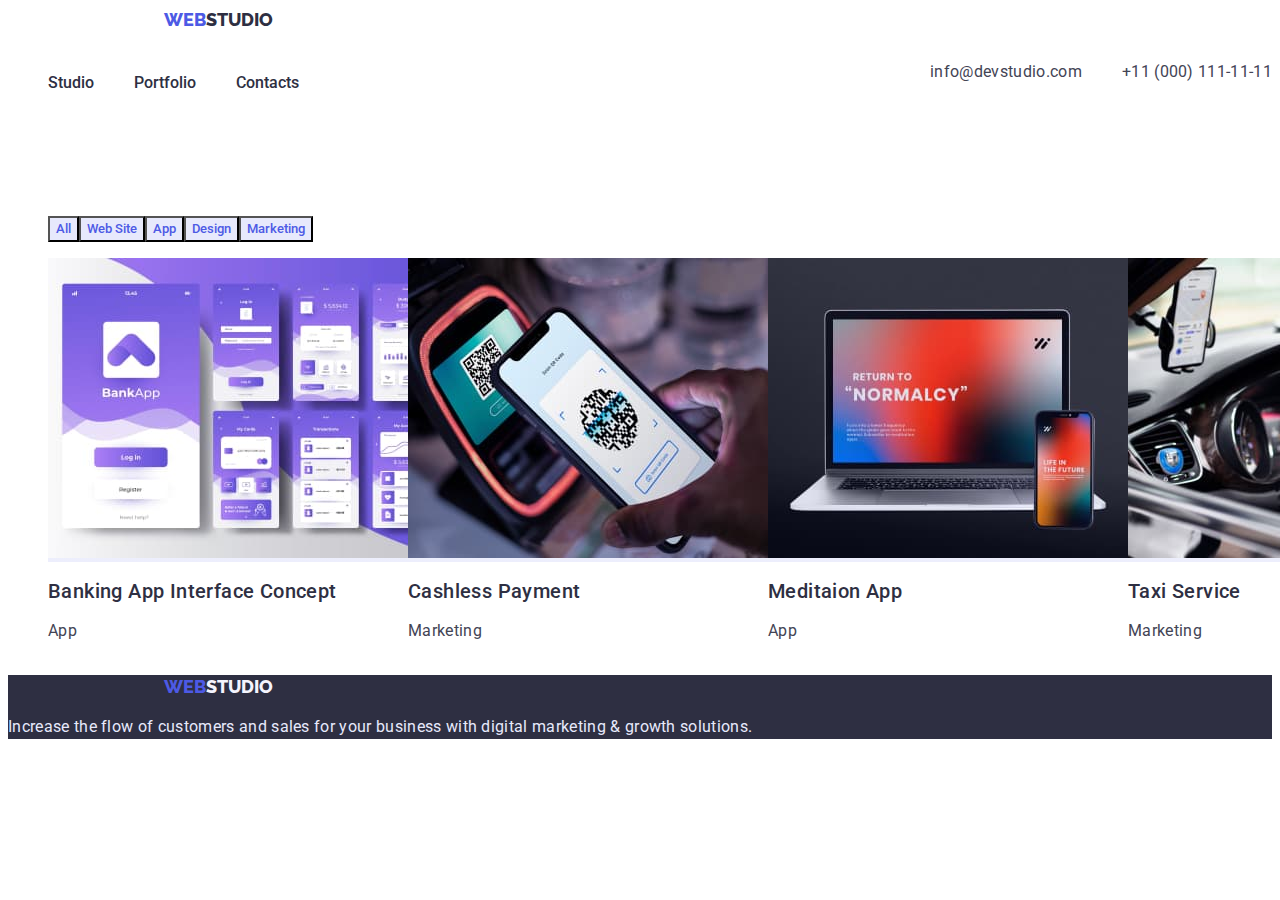
==== portfolio.html @ 20279fc9 "Initial commit" ====
<!DOCTYPE html>
<html lang="en">
  <head>
    <meta charset="UTF-8">
    <meta http-equiv="X-UA-Compatible" content="IE=edge">
    <meta name="viewport" content="width=device-width, initial-scale=1.0">
    <title>Portfolio</title>
    <link rel="preconnect" href="https://fonts.googleapis.com">
    <link rel="preconnect" href="https://fonts.gstatic.com" crossorigin>
    <link href="https://fonts.googleapis.com/css2?family=Raleway:wght@800&family=Roboto:wght@400;500;700;900&display=swap"
        rel="stylesheet">
    <link rel="stylesheet" href="./css/styles.css">
  </head>
  <body>
    <!--Header section--> 
    <header class="header">
      <nav class="site-nav">
        <div class="container">
        <a href="index.html" class="logo"> WEB<span class="logo-part">STUDIO</span> </a>
        <ul class="main-nav">
          <li class="item">
            <a href="index.html" class="main-nav-site link">Studio</a>
          </li>
          <li class="item">
            <a href="portfolio.html" class="main-nav-site link">Portfolio</a>
          </li>
          <li class="item">
            <a href="" class="main-nav-site link">Contacts</a>
          </li>
        </ul>
      </nav>
      <address class="contact">
        <ul class="main-nav ">
          <li class="item"><a href="mailto:info@devstudio.com" class="main-nav-cnt link">info@devstudio.com</a></li>
          <li class="item"><a href="tel:+110001111111" class="main-nav-cnt link">+11 (000) 111-11-11</a></li>
        </ul>
      </address></div>
    </header>
    <main>
      <h1 class="hide">Portfolio</h1>
      <section>
        <ul class="main-nav"> 
        <li><button class="btn-filter link" type="button">All</button></li>
        <li><button class="btn-filter link" type="button">Web Site</button></li>
        <li><button class="btn-filter link" type="button">App</button></li>
        <li><button class="btn-filter link" type="button">Design</button></li>
        <li><button class="btn-filter link" type="button">Marketing</button></li>  
        </ul>
        <!--Portfolio-->
        <ul class="main-nav">
          <li>
            <a href="" class="img-port link">
              <img 
              src="./images/portfolio/img_1.jpg" 
              alt="Interface Concept" 
              width="360"
              height="300">
              <h2 class="name">Banking App Interface Concept</h2>
              <p class="name-filter">App</p>
            </a>
          </li>
          <li>
            <a href="" class="img-port link">
              <img
                src="./images/portfolio/img_2.jpg"
                alt="Cashless Payment"
                width="360"
                height="300">
              <h2 class="name">Cashless Payment</h2>
              <p class="name-filter">Marketing</p>
            </a>
          </li>
          <li>
            <a href="" class="img-port link">
              <img 
              src="./images/portfolio/img_3.jpg" 
              alt="laptop"
              width="360"
              height="300">
              <h2 class="name">Meditaion App</h2>
              <p class="name-filter">App</p>
            </a>
          </li>
          <li>
            <a href="" class="img-port link">
              <img 
              src="./images/portfolio/img_4.jpg" 
              alt="Taxi Service" 
              width="360"
              height="300">
              <h2 class="name">Taxi Service</h2>
              <p class="name-filter">Marketing</p>
            </a>
          </li>
          <li>
            <a href="" class="img-port link" >
              <img
                src="./images/portfolio/img_5.jpg"
                alt="Screen Illustrations"
                width="360"
                height="300">
              <h2 class="name">Screen Illustrations</h2>
              <p class="name-filter">Design</p>
            </a>
          </li>
          <li>
            <a href="" class="img-port link">
              <img 
              src="./images/portfolio/img_6.jpg" 
              alt="Online Courses" 
              width="360"
              height="300">
              <h2 class="name">Online Courses</h2>
              <p class="name-filter">Marketing</p>
            </a>
          </li>
          <li>
            <a href="" class="img-port link">
              <img 
              src="./images/portfolio/img_7.jpg" 
              alt="Instagram Stories" 
              width="360"
              height="300">
              <h2 class="name">Instagram Stories Concept</h2>
              <p class="name-filter">Design</p>
            </a>
          </li>
          <li>
            <a href="" class="img-port link">
              <img 
              src="./images/portfolio/img_8.jpg" 
              alt="Organic Food" 
              width="360"
              height="300">
              <h2 class="name">Organic Food</h2>
              <p class="name-filter">Web Site</p>
            </a>
          </li>
          <li>
            <a href="" class="img-port link">
              <img 
              src="./images/portfolio/img_9.jpg" 
              alt="Coffee" 
              width="360"
              height="300">
              <h2 class="name">Fresh Coffee</h2>
              <p class="name-filter">Web Site</p>
            </a>
          </li>
        </ul>
      </section>
    </main>
    <footer class="footer">
      <a href="index.html" class="logo"> WEB<span class="logo-part2">STUDIO</span> </a>
      <p class="text">
        Increase the flow of customers and sales for your business with digital
        marketing & growth solutions.
      </p>
    </footer>
  </body>
</html>
---- css/styles.css ----
:root{
    --body-txt: #434455;
    --helper-txt: #8E8F99;
    --accent-cl: #E7E9FC;
    --focused-link: #4D5AE5;
    --pressed-btn: #404BBF;
    --liht-bgr:#F4F4FD;
    --overlay-cl: #2E2F42;
    --hero-bgr: #2E2F42;
    --bgr-cl: #fff;
}
body {
    font-family: 'Roboto', sans-serif;
    color:var(--hero-bgr);
    background-color: var(--bgr-cl);
}

/*-------HEADER--------------*/
.site-nav{
    display:flex;
    align-items: center;
}
.header{
    display: flex;
    align-items: center;
}

.logo{
    font-family: 'Raleway';
    font-weight: 800;
    font-size: 18px;
    line-height: 1.3;
    list-style: none;
    text-decoration: none;
    color:var(--focused-link);
    margin-right: 76px;
    margin-left: 156px;
}

.logo-part{
    color:var(--hero-bgr)
}

.main-nav{
    list-style: none;
    display: flex;
}

.link{
    text-decoration: none;
}

.main-nav-site {
    display: block;
    font-weight: 500;
    line-height: 1.5;
    color:var(--overlay-cl);
    padding-top: 24px;
    padding-bottom: 24px;
}

.main-nav .item + .item{
    margin-left: 40px;
}

.main-nav-site:hover, .main-nav-site:focus{
    color:var(--focused-link);
    cursor: pointer;
}

.contact{
 margin-left: auto;
}

.main-nav-cnt{
    font-style: normal;
    line-height: 1.5;
    letter-spacing: 0.02em;
    color: var(--body-txt);
    padding-top: 24px;
    padding-bottom: 24px;
}

.main-nav-cnt:hover, .main-nav-nt:focus{
    color: var(--focused-link);
    cursor: pointer;
}
/*-----------HEADER----------*/


/*-----------FOOTER--------------*/
.footer{
    background-color: var(--hero-bgr);
}

.logo-part2 {
    color: var(--liht-bgr);
}

.text{
    line-height: 1.5;
    letter-spacing: 0.02em;
    color: var(--accent-cl);
}
/*-----------FOOTER--------------*/

/*=============PORTFOLIO SITE==============*/
.hide{
    opacity:0;
}
/*------------FILTER-------------*/
.btn-filter{
    font-family: 'Roboto';
    font-weight: 500;
    line-height: 1.5;
    background-color: var(--accent-cl);
    color: var(--focused-link);
}

.btn-filter:hover, .btn-filter:focus{
    background-color: var(--pressed-btn);
    color:var(--bgr-cl);
    cursor: pointer;
}
/*------------/FILTER-------------*/

/*------------PORTFOLIO----------*/
.img-port{
    background: linear-gradient(0deg, rgba(77, 90, 229, 0.1), rgba(77, 90, 229, 0.1)), url(4074365.jpg);
}

.name{
    font-weight: 500;
    font-size: 20px;
    line-height: 1.2;
    letter-spacing: 0.02em;
    color: var(--overlay-cl);
}

.name-filter{
    line-height: 1.5;
    letter-spacing: 0.02em;
    color: var(--body-txt);
}
/*------------/PORTFOLIO----------*/

/*=============/PORTFOLIO SITE==============*/


/*==============STUDIO SITE=================*/

/*-------------HERO SECTION--------*/
.hero{
    background-color: var(--overlay-cl);
}

.header1{
    font-weight: 700;
    font-size: 56px;
    line-height: 1.07;
    text-align: center;
    letter-spacing: 0.02em;
    color:var(--bgr-cl);
}

.hero-btn{
    font-family: 'Roboto';
    font-weight: 500;
    line-height: 1.5;
    color:var(--bgr-cl);
    background-color:var(--focused-link);
}

.hero-btn:hover, .hero-btn:focus{
    background-color: var(--pressed-btn);
    cursor:pointer;
}
/*-------------/HERO SECTION--------*/

/*-------------SECTION 1-----------*/
.header-advantage{
    font-weight: 500;
    font-size: 20px;
    line-height: 1.2;
    letter-spacing: 0.02em;
    color: var(--overlay-cl);
}

.desc-advantage{
    line-height: 1.5;
    letter-spacing: 0.02em;
    color: var(--body-txt);
}
/*-------------/SECTION 1-----------*/

/*-------------SECTION 2-----------*/
.header2{
    font-weight: 700;
    font-size: 36px;
    line-height: 1.11;
    text-align: center;
    letter-spacing: 0.02em;
    text-transform: capitalize;
    color:var(--overlay-cl);
}
/*-------------/SECTION 2-----------*/

/*-------------SECTION 3-----------*/
.section3{
    background-color: var(--liht-bgr);
}

.team-card{
    background-color: var(--bgr-cl);
}

.name-team{
    font-weight: 500;
    font-size: 20px;
    line-height: 1.2;
    text-align: center;
    letter-spacing: 0.02em;
    color:var(--overlay-cl); 
}

.position{
    line-height: 1.5;
    text-align: center;
    letter-spacing: 0.02em;
    color:var(--body-txt);
}
/*-------------/SECTION 3-----------*/
/*==============/STUDIO SITE=================*/
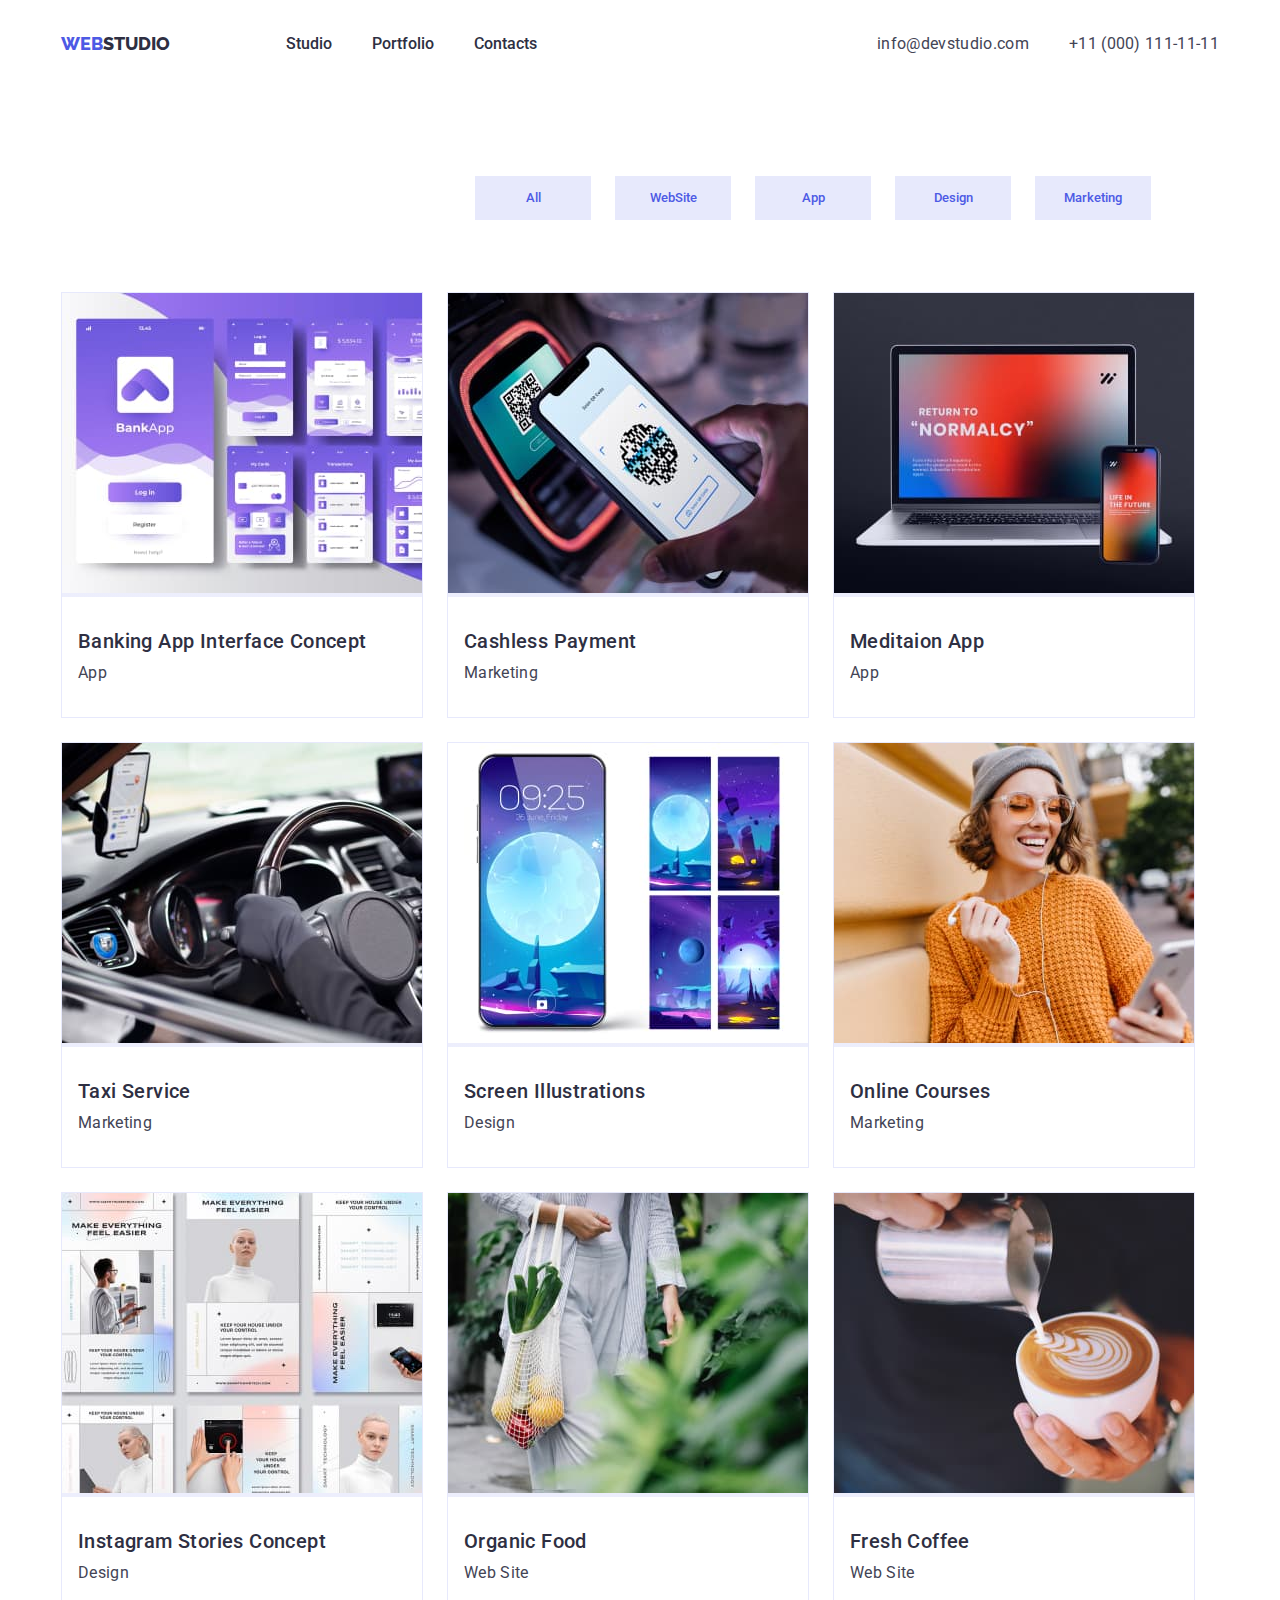
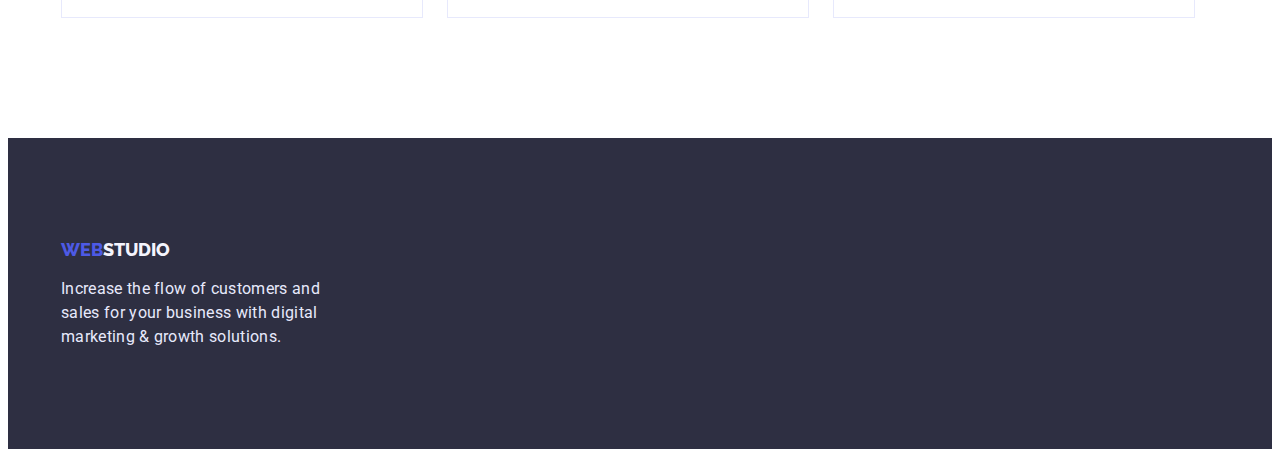
==== commit aed167b2: "finished hw-03" ====
--- a/portfolio.html
+++ b/portfolio.html
@@ -9,13 +9,13 @@
     <link rel="preconnect" href="https://fonts.gstatic.com" crossorigin>
     <link href="https://fonts.googleapis.com/css2?family=Raleway:wght@800&family=Roboto:wght@400;500;700;900&display=swap"
         rel="stylesheet">
+    <link rel="stylesheet" href="node_modules/modern-normalize/modern-normalize.css">
     <link rel="stylesheet" href="./css/styles.css">
   </head>
   <body>
     <!--Header section--> 
-    <header class="header">
+    <header class="header container">
       <nav class="site-nav">
-        <div class="container">
         <a href="index.html" class="logo"> WEB<span class="logo-part">STUDIO</span> </a>
         <ul class="main-nav">
           <li class="item">
@@ -34,128 +34,150 @@
           <li class="item"><a href="mailto:info@devstudio.com" class="main-nav-cnt link">info@devstudio.com</a></li>
           <li class="item"><a href="tel:+110001111111" class="main-nav-cnt link">+11 (000) 111-11-11</a></li>
         </ul>
-      </address></div>
+      </address>
     </header>
     <main>
       <h1 class="hide">Portfolio</h1>
       <section>
-        <ul class="main-nav"> 
+        <ul class="main-nav li-filter"> 
         <li><button class="btn-filter link" type="button">All</button></li>
-        <li><button class="btn-filter link" type="button">Web Site</button></li>
+        <li><button class="btn-filter link" type="button">WebSite</button></li>
         <li><button class="btn-filter link" type="button">App</button></li>
         <li><button class="btn-filter link" type="button">Design</button></li>
         <li><button class="btn-filter link" type="button">Marketing</button></li>  
         </ul>
         <!--Portfolio-->
-        <ul class="main-nav">
-          <li>
+        <div class="container">
+        <ul class="main-nav li-img">
+          <li class="img-content">
             <a href="" class="img-port link">
               <img 
               src="./images/portfolio/img_1.jpg" 
               alt="Interface Concept" 
               width="360"
               height="300">
+              <div class="desc-name">
               <h2 class="name">Banking App Interface Concept</h2>
               <p class="name-filter">App</p>
+              </div>
             </a>
           </li>
-          <li>
+          <li class="img-content">
             <a href="" class="img-port link">
               <img
                 src="./images/portfolio/img_2.jpg"
                 alt="Cashless Payment"
                 width="360"
                 height="300">
+              <div class="desc-name">
               <h2 class="name">Cashless Payment</h2>
               <p class="name-filter">Marketing</p>
+            </div>
             </a>
           </li>
-          <li>
+          <li class="img-content">
             <a href="" class="img-port link">
               <img 
               src="./images/portfolio/img_3.jpg" 
               alt="laptop"
               width="360"
               height="300">
+              <div class="desc-name">
               <h2 class="name">Meditaion App</h2>
               <p class="name-filter">App</p>
+            </div>
             </a>
           </li>
-          <li>
+          <li class="img-content">
             <a href="" class="img-port link">
               <img 
               src="./images/portfolio/img_4.jpg" 
               alt="Taxi Service" 
               width="360"
               height="300">
+              <div class="desc-name">
               <h2 class="name">Taxi Service</h2>
               <p class="name-filter">Marketing</p>
+            </div>
             </a>
           </li>
-          <li>
+          <li class="img-content">
             <a href="" class="img-port link" >
               <img
                 src="./images/portfolio/img_5.jpg"
                 alt="Screen Illustrations"
                 width="360"
                 height="300">
+                <div class="desc-name">
               <h2 class="name">Screen Illustrations</h2>
               <p class="name-filter">Design</p>
+            </div>
             </a>
           </li>
-          <li>
+          <li class="img-content">
             <a href="" class="img-port link">
               <img 
               src="./images/portfolio/img_6.jpg" 
               alt="Online Courses" 
               width="360"
               height="300">
+              <div class="desc-name">
               <h2 class="name">Online Courses</h2>
               <p class="name-filter">Marketing</p>
+            </div>
             </a>
           </li>
-          <li>
+          <li class="img-content">
             <a href="" class="img-port link">
               <img 
               src="./images/portfolio/img_7.jpg" 
               alt="Instagram Stories" 
               width="360"
               height="300">
+              <div class="desc-name">
               <h2 class="name">Instagram Stories Concept</h2>
               <p class="name-filter">Design</p>
+            </div>
             </a>
           </li>
-          <li>
+          <li class="img-content">
             <a href="" class="img-port link">
               <img 
               src="./images/portfolio/img_8.jpg" 
               alt="Organic Food" 
               width="360"
               height="300">
+              <div class="desc-name">
               <h2 class="name">Organic Food</h2>
               <p class="name-filter">Web Site</p>
+            </div>
             </a>
           </li>
-          <li>
+          <li class="img-content">
             <a href="" class="img-port link">
               <img 
               src="./images/portfolio/img_9.jpg" 
               alt="Coffee" 
               width="360"
               height="300">
+              <div class="desc-name">
               <h2 class="name">Fresh Coffee</h2>
               <p class="name-filter">Web Site</p>
+            </div>
             </a>
           </li>
         </ul>
+      </div>
       </section>
     </main>
-    <footer class="footer">
+    <footer class="footer ">
+      <div class="container footer-block">
       <a href="index.html" class="logo"> WEB<span class="logo-part2">STUDIO</span> </a>
       <p class="text">
         Increase the flow of customers and sales for your business with digital
         marketing & growth solutions.
       </p>
+    </div>
     </footer>
   </body>
 </html>
--- a/css/styles.css
+++ b/css/styles.css
@@ -20,9 +20,18 @@
     display:flex;
     align-items: center;
 }
+
 .header{
     display: flex;
     align-items: center;
+}
+
+.container{
+    width: 1158px;
+    padding-left: 15px;
+    padding-right: 15px;
+    margin-left: auto;
+    margin-right: auto;
 }
 
 .logo{
@@ -34,7 +43,6 @@
     text-decoration: none;
     color:var(--focused-link);
     margin-right: 76px;
-    margin-left: 156px;
 }
 
 .logo-part{
@@ -44,9 +52,13 @@
 .main-nav{
     list-style: none;
     display: flex;
+    margin-top: 0;
+    margin-bottom: 0;
 }
 
 .link{
+    padding: 0;
+    margin: 0;
     text-decoration: none;
 }
 
@@ -93,6 +105,11 @@
     background-color: var(--hero-bgr);
 }
 
+.footer-block{
+    padding-top: 100px;
+    padding-bottom: 100px;
+}
+
 .logo-part2 {
     color: var(--liht-bgr);
 }
@@ -101,20 +118,50 @@
     line-height: 1.5;
     letter-spacing: 0.02em;
     color: var(--accent-cl);
+    width: 264px;
+    height: 72px;
+    margin-top: 16px;
+    margin-bottom: 0;
 }
 /*-----------FOOTER--------------*/
 
 /*=============PORTFOLIO SITE==============*/
 .hide{
+    margin-top: 0;
+    margin-bottom: 0;
     opacity:0;
+    position: absolute;
+    margin: -1px;
+    border: 0;
+    padding: 0;
+    white-space: nowrap;
+     height: 1px;
+    clip-path: inset(100%);
+    clip: rect(0 0 0 0);
+    width: 1px;
+    overflow: hidden;
 }
 /*------------FILTER-------------*/
+.li-filter{
+    display: flex;
+    flex-direction: row;
+    align-items: flex-start;
+    gap: 24px;
+    margin-top: 96px;
+    margin-left: 427px;
+    margin-bottom: 72px;
+    margin-right: 427px;
+
+}
 .btn-filter{
     font-family: 'Roboto';
     font-weight: 500;
     line-height: 1.5;
+    border: 0;
     background-color: var(--accent-cl);
     color: var(--focused-link);
+    padding: 12px 24px;
+    min-width: 116px;
 }
 
 .btn-filter:hover, .btn-filter:focus{
@@ -125,22 +172,47 @@
 /*------------/FILTER-------------*/
 
 /*------------PORTFOLIO----------*/
+.li-img{
+    display: flex;
+    flex-wrap: wrap;
+    align-items: flex-start;
+    padding: 0px;
+    gap: 24px;
+    margin-bottom: 120px;
+}
 .img-port{
     background: linear-gradient(0deg, rgba(77, 90, 229, 0.1), rgba(77, 90, 229, 0.1)), url(4074365.jpg);
 }
 
+.img-content{
+    box-sizing: border-box;
+    border: 1px solid #E7E9FC;
+}
+
+.desc-name{
+    margin-top: 32px;
+    margin-bottom: 32px;
+}
+
 .name{
     font-weight: 500;
     font-size: 20px;
     line-height: 1.2;
     letter-spacing: 0.02em;
     color: var(--overlay-cl);
+
+    margin-top: 0;
+    margin-left: 16px;
+    margin-bottom: 8px;
 }
 
 .name-filter{
     line-height: 1.5;
     letter-spacing: 0.02em;
     color: var(--body-txt);
+    margin-top: 0;
+    margin-left: 16px;
+    margin-bottom: 0;
 }
 /*------------/PORTFOLIO----------*/
 
@@ -152,6 +224,12 @@
 /*-------------HERO SECTION--------*/
 .hero{
     background-color: var(--overlay-cl);
+    text-align: center;
+}
+
+.hero-block{
+    padding-top: 188px;
+    padding-bottom: 188px;
 }
 
 .header1{
@@ -161,14 +239,24 @@
     text-align: center;
     letter-spacing: 0.02em;
     color:var(--bgr-cl);
+
+    width: 496px;
+    margin-top: 0;
+    margin-left: 317px;
+    margin-bottom: 0;
 }
 
 .hero-btn{
     font-family: 'Roboto';
     font-weight: 500;
     line-height: 1.5;
+    border: 0;
     color:var(--bgr-cl);
     background-color:var(--focused-link);
+
+    margin-top: 48px;
+    padding: 16px 32px;
+    min-width: 169px;
 }
 
 .hero-btn:hover, .hero-btn:focus{
@@ -178,18 +266,30 @@
 /*-------------/HERO SECTION--------*/
 
 /*-------------SECTION 1-----------*/
+.section{
+    padding-top: 120px;
+    padding-bottom: 120px;
+}
+.adventage{
+    display: flex;
+    gap: 24px;
+}
 .header-advantage{
     font-weight: 500;
     font-size: 20px;
     line-height: 1.2;
     letter-spacing: 0.02em;
     color: var(--overlay-cl);
+    margin-top: 0;
+    margin-bottom: 0;
 }
 
 .desc-advantage{
     line-height: 1.5;
     letter-spacing: 0.02em;
     color: var(--body-txt);
+    margin-top: 8px;
+    margin-bottom: 0;
 }
 /*-------------/SECTION 1-----------*/
 
@@ -202,6 +302,16 @@
     letter-spacing: 0.02em;
     text-transform: capitalize;
     color:var(--overlay-cl);
+
+    margin-top: 0;
+    margin-bottom: 0;
+}
+
+.doing-block{
+    display: flex;
+    margin-top: 72px;
+    margin-bottom: 120px;
+    gap: 24px;
 }
 /*-------------/SECTION 2-----------*/
 
@@ -210,6 +320,25 @@
     background-color: var(--liht-bgr);
 }
 
+.header2-1{
+    font-weight: 700;
+    font-size: 36px;
+    line-height: 1.11;
+    text-align: center;
+    letter-spacing: 0.02em;
+    text-transform: capitalize;
+    color: var(--overlay-cl);
+    
+    margin-top: 0;
+    margin-bottom: 0;
+}
+
+.team-block{
+    display: flex;
+    margin-top: 72px;
+    gap: 24px;
+}
+
 .team-card{
     background-color: var(--bgr-cl);
 }
@@ -221,6 +350,8 @@
     text-align: center;
     letter-spacing: 0.02em;
     color:var(--overlay-cl); 
+    margin-top: 32px;
+    margin-bottom: 8px;
 }
 
 .position{
@@ -228,6 +359,8 @@
     text-align: center;
     letter-spacing: 0.02em;
     color:var(--body-txt);
+    margin-top: 0;
+    margin-bottom: 32px;
 }
 /*-------------/SECTION 3-----------*/
 /*==============/STUDIO SITE=================*/
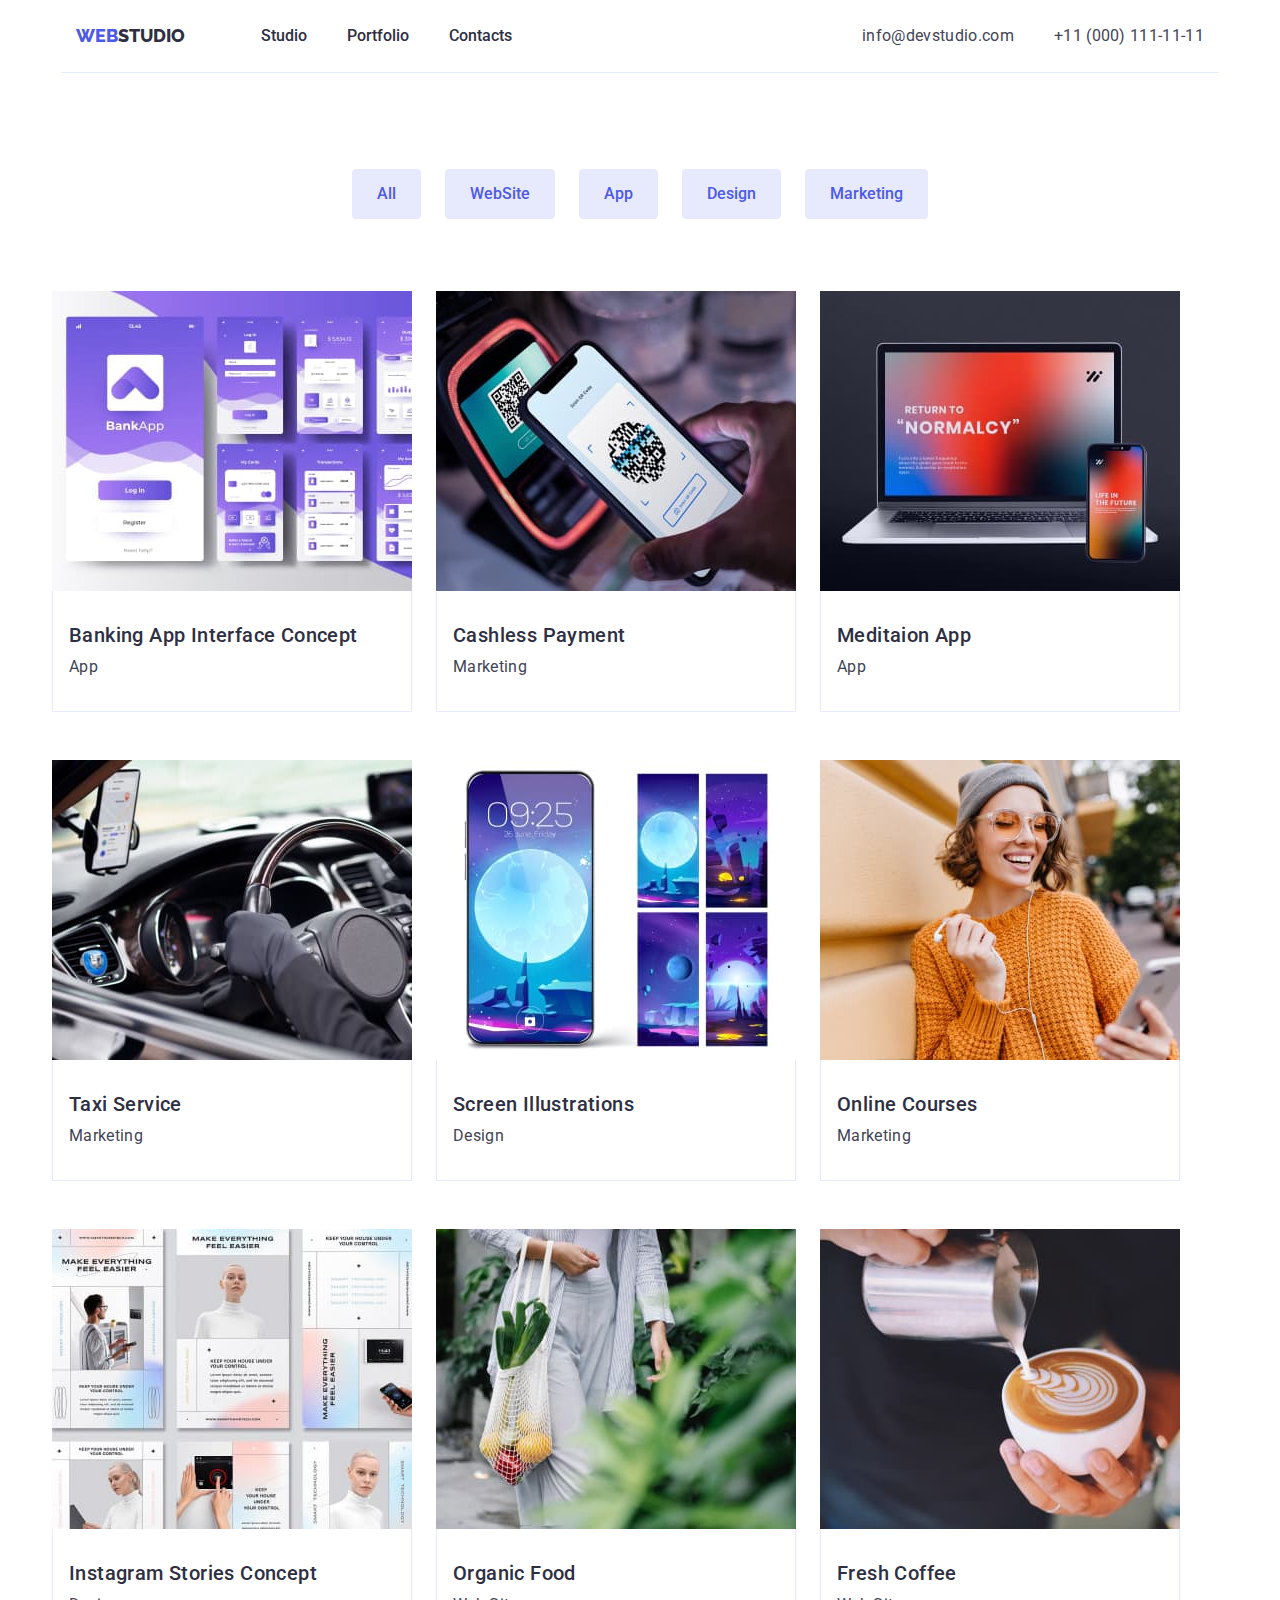
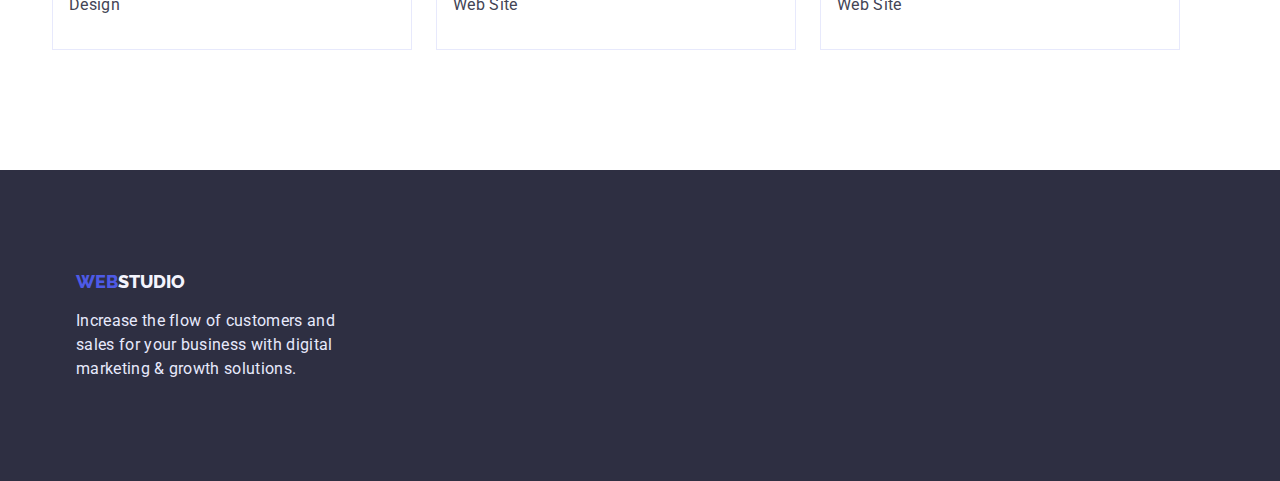
==== commit 812cb30d: "update hw-03" ====
--- a/portfolio.html
+++ b/portfolio.html
@@ -9,7 +9,7 @@
     <link rel="preconnect" href="https://fonts.gstatic.com" crossorigin>
     <link href="https://fonts.googleapis.com/css2?family=Raleway:wght@800&family=Roboto:wght@400;500;700;900&display=swap"
         rel="stylesheet">
-    <link rel="stylesheet" href="node_modules/modern-normalize/modern-normalize.css">
+    <link rel="stylesheet" href="https://cdnjs.cloudflare.com/ajax/libs/modern-normalize/1.0.0/modern-normalize.min.css" />
     <link rel="stylesheet" href="./css/styles.css">
   </head>
   <body>
@@ -39,6 +39,7 @@
     <main>
       <h1 class="hide">Portfolio</h1>
       <section>
+        <div class="portfolio">
         <ul class="main-nav li-filter"> 
         <li><button class="btn-filter link" type="button">All</button></li>
         <li><button class="btn-filter link" type="button">WebSite</button></li>
@@ -50,12 +51,13 @@
         <div class="container">
         <ul class="main-nav li-img">
           <li class="img-content">
-            <a href="" class="img-port link">
+            <a href="" class="link">
               <img 
               src="./images/portfolio/img_1.jpg" 
-              alt="Interface Concept" 
+              alt="Interface Concept"
+              class="img-port" 
               width="360"
-              height="300">
+              >
               <div class="desc-name">
               <h2 class="name">Banking App Interface Concept</h2>
               <p class="name-filter">App</p>
@@ -63,10 +65,11 @@
             </a>
           </li>
           <li class="img-content">
-            <a href="" class="img-port link">
+            <a href="" class="link">
               <img
                 src="./images/portfolio/img_2.jpg"
                 alt="Cashless Payment"
+                class="img-port"
                 width="360"
                 height="300">
               <div class="desc-name">
@@ -76,10 +79,11 @@
             </a>
           </li>
           <li class="img-content">
-            <a href="" class="img-port link">
+            <a href="" class=" link">
               <img 
               src="./images/portfolio/img_3.jpg" 
               alt="laptop"
+              class="img-port"
               width="360"
               height="300">
               <div class="desc-name">
@@ -89,10 +93,11 @@
             </a>
           </li>
           <li class="img-content">
-            <a href="" class="img-port link">
+            <a href="" class=" link">
               <img 
               src="./images/portfolio/img_4.jpg" 
-              alt="Taxi Service" 
+              alt="Taxi Service"
+              class="img-port"
               width="360"
               height="300">
               <div class="desc-name">
@@ -102,10 +107,11 @@
             </a>
           </li>
           <li class="img-content">
-            <a href="" class="img-port link" >
+            <a href="" class="link" >
               <img
                 src="./images/portfolio/img_5.jpg"
                 alt="Screen Illustrations"
+                class="img-port"
                 width="360"
                 height="300">
                 <div class="desc-name">
@@ -115,10 +121,11 @@
             </a>
           </li>
           <li class="img-content">
-            <a href="" class="img-port link">
+            <a href="" class=" link">
               <img 
               src="./images/portfolio/img_6.jpg" 
               alt="Online Courses" 
+              class="img-port"
               width="360"
               height="300">
               <div class="desc-name">
@@ -128,10 +135,11 @@
             </a>
           </li>
           <li class="img-content">
-            <a href="" class="img-port link">
+            <a href="" class="link">
               <img 
               src="./images/portfolio/img_7.jpg" 
-              alt="Instagram Stories" 
+              alt="Instagram Stories"
+              class="img-port"
               width="360"
               height="300">
               <div class="desc-name">
@@ -141,10 +149,11 @@
             </a>
           </li>
           <li class="img-content">
-            <a href="" class="img-port link">
+            <a href="" class="link">
               <img 
               src="./images/portfolio/img_8.jpg" 
-              alt="Organic Food" 
+              alt="Organic Food"
+              class="img-port" 
               width="360"
               height="300">
               <div class="desc-name">
@@ -154,10 +163,11 @@
             </a>
           </li>
           <li class="img-content">
-            <a href="" class="img-port link">
+            <a href="" class="link">
               <img 
               src="./images/portfolio/img_9.jpg" 
               alt="Coffee" 
+              class="img-port"
               width="360"
               height="300">
               <div class="desc-name">
--- a/css/styles.css
+++ b/css/styles.css
@@ -15,6 +15,27 @@
     background-color: var(--bgr-cl);
 }
 
+h1{
+    margin:0;
+}
+
+h2{
+    margin:0;
+}
+
+h3{
+    margin: 0;
+}
+
+p{
+    margin: 0;
+}
+
+img{
+    display: block;
+    max-width: 100%;
+    height: auto;
+}
 /*-------HEADER--------------*/
 .site-nav{
     display:flex;
@@ -24,14 +45,14 @@
 .header{
     display: flex;
     align-items: center;
+    border-bottom: 1px solid #E7E9FC;
 }
 
 .container{
-    width: 1158px;
+    max-width: 1158px;
     padding-left: 15px;
     padding-right: 15px;
-    margin-left: auto;
-    margin-right: auto;
+    margin: auto;
 }
 
 .logo{
@@ -52,8 +73,8 @@
 .main-nav{
     list-style: none;
     display: flex;
-    margin-top: 0;
-    margin-bottom: 0;
+    margin: 0;
+    padding: 0;
 }
 
 .link{
@@ -103,9 +124,6 @@
 /*-----------FOOTER--------------*/
 .footer{
     background-color: var(--hero-bgr);
-}
-
-.footer-block{
     padding-top: 100px;
     padding-bottom: 100px;
 }
@@ -126,6 +144,10 @@
 /*-----------FOOTER--------------*/
 
 /*=============PORTFOLIO SITE==============*/
+.portfolio{
+    margin-top: 96px;
+    margin-bottom: 72px;
+}
 .hide{
     margin-top: 0;
     margin-bottom: 0;
@@ -135,7 +157,7 @@
     border: 0;
     padding: 0;
     white-space: nowrap;
-     height: 1px;
+    height: 1px;
     clip-path: inset(100%);
     clip: rect(0 0 0 0);
     width: 1px;
@@ -143,25 +165,23 @@
 }
 /*------------FILTER-------------*/
 .li-filter{
-    display: flex;
-    flex-direction: row;
-    align-items: flex-start;
+    display: flexbox;
+    justify-content: center;
     gap: 24px;
-    margin-top: 96px;
-    margin-left: 427px;
     margin-bottom: 72px;
-    margin-right: 427px;
-
+    letter-spacing: 0.04em;
 }
 .btn-filter{
     font-family: 'Roboto';
     font-weight: 500;
+    font-size: 16px;
     line-height: 1.5;
     border: 0;
     background-color: var(--accent-cl);
     color: var(--focused-link);
+    border: 1px solid #E7E9FC;
+    border-radius: 4px;
     padding: 12px 24px;
-    min-width: 116px;
 }
 
 .btn-filter:hover, .btn-filter:focus{
@@ -175,23 +195,29 @@
 .li-img{
     display: flex;
     flex-wrap: wrap;
-    align-items: flex-start;
-    padding: 0px;
-    gap: 24px;
-    margin-bottom: 120px;
+
+    padding: 0;
+    margin: 0;
+
+    margin-left: -24px;
 }
 .img-port{
-    background: linear-gradient(0deg, rgba(77, 90, 229, 0.1), rgba(77, 90, 229, 0.1)), url(4074365.jpg);
+    display: block;
+    margin: 0;
+    max-width: 100%;
 }
 
 .img-content{
     box-sizing: border-box;
+    
+    margin-right: 24px;
+    margin-bottom: 48px;
+}
+
+.desc-name{
+    padding: 32px 16px;
     border: 1px solid #E7E9FC;
-}
-
-.desc-name{
-    margin-top: 32px;
-    margin-bottom: 32px;
+    border-top: 0;
 }
 
 .name{
@@ -202,7 +228,6 @@
     color: var(--overlay-cl);
 
     margin-top: 0;
-    margin-left: 16px;
     margin-bottom: 8px;
 }
 
@@ -211,7 +236,6 @@
     letter-spacing: 0.02em;
     color: var(--body-txt);
     margin-top: 0;
-    margin-left: 16px;
     margin-bottom: 0;
 }
 /*------------/PORTFOLIO----------*/
@@ -232,7 +256,7 @@
     padding-bottom: 188px;
 }
 
-.header1{
+.header-first{
     font-weight: 700;
     font-size: 56px;
     line-height: 1.07;
@@ -242,17 +266,20 @@
 
     width: 496px;
     margin-top: 0;
-    margin-left: 317px;
-    margin-bottom: 0;
+    margin-left: auto;
+    margin-bottom: 0;
+    margin-right: auto;
 }
 
 .hero-btn{
     font-family: 'Roboto';
     font-weight: 500;
+    font-size: 16px;
     line-height: 1.5;
     border: 0;
     color:var(--bgr-cl);
     background-color:var(--focused-link);
+    border-radius: 4px;
 
     margin-top: 48px;
     padding: 16px 32px;
@@ -294,7 +321,7 @@
 /*-------------/SECTION 1-----------*/
 
 /*-------------SECTION 2-----------*/
-.header2{
+.header-two{
     font-weight: 700;
     font-size: 36px;
     line-height: 1.11;
@@ -310,13 +337,13 @@
 .doing-block{
     display: flex;
     margin-top: 72px;
+    gap: 24px;
     margin-bottom: 120px;
-    gap: 24px;
 }
 /*-------------/SECTION 2-----------*/
 
 /*-------------SECTION 3-----------*/
-.section3{
+.team-page{
     background-color: var(--liht-bgr);
 }
 
@@ -343,6 +370,10 @@
     background-color: var(--bgr-cl);
 }
 
+.team{
+    padding-top: 32px;
+    padding-bottom: 32px;
+}
 .name-team{
     font-weight: 500;
     font-size: 20px;
@@ -350,7 +381,6 @@
     text-align: center;
     letter-spacing: 0.02em;
     color:var(--overlay-cl); 
-    margin-top: 32px;
     margin-bottom: 8px;
 }
 
@@ -360,7 +390,6 @@
     letter-spacing: 0.02em;
     color:var(--body-txt);
     margin-top: 0;
-    margin-bottom: 32px;
 }
 /*-------------/SECTION 3-----------*/
 /*==============/STUDIO SITE=================*/
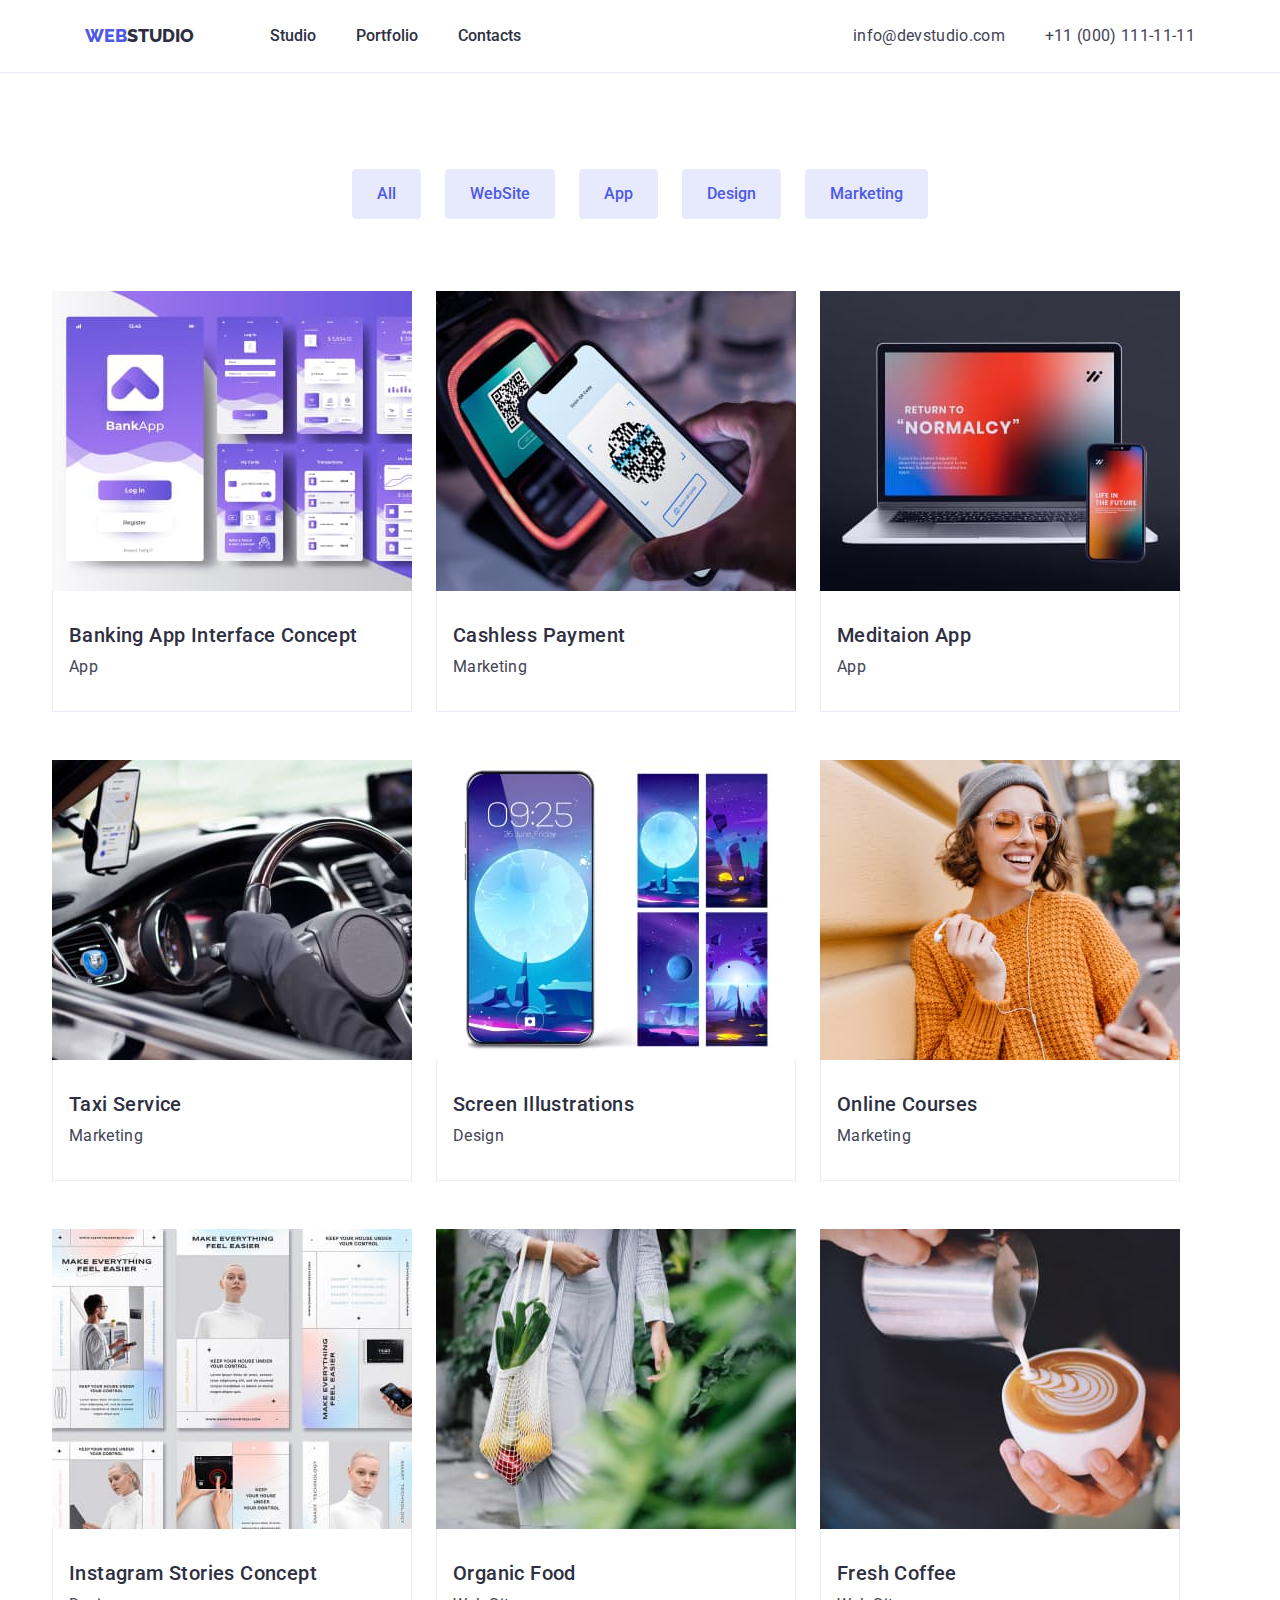
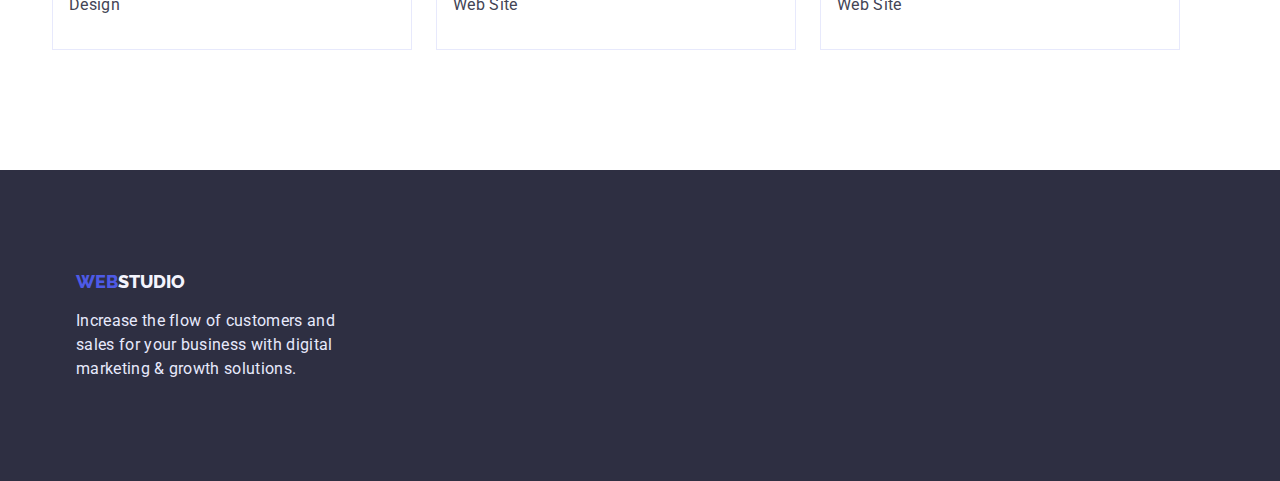
==== commit 8a7ba61e: "update" ====
--- a/portfolio.html
+++ b/portfolio.html
@@ -14,32 +14,35 @@
   </head>
   <body>
     <!--Header section--> 
-    <header class="header container">
-      <nav class="site-nav">
+    <header class="header">
+      <div class="container site-nav" >
         <a href="index.html" class="logo"> WEB<span class="logo-part">STUDIO</span> </a>
-        <ul class="main-nav">
-          <li class="item">
+      <nav>
+        <ul class="item main-nav ">
+          <li>
             <a href="index.html" class="main-nav-site link">Studio</a>
           </li>
-          <li class="item">
+          <li>
             <a href="portfolio.html" class="main-nav-site link">Portfolio</a>
           </li>
-          <li class="item">
+          <li>
             <a href="" class="main-nav-site link">Contacts</a>
           </li>
         </ul>
       </nav>
-      <address class="contact">
-        <ul class="main-nav ">
-          <li class="item"><a href="mailto:info@devstudio.com" class="main-nav-cnt link">info@devstudio.com</a></li>
-          <li class="item"><a href="tel:+110001111111" class="main-nav-cnt link">+11 (000) 111-11-11</a></li>
+      <address class="">
+        <ul class="main-nav contact">
+          <li><a href="mailto:info@devstudio.com" class="main-nav-cnt link">info@devstudio.com</a></li>
+          <li><a href="tel:+110001111111" class="main-nav-cnt link">+11 (000) 111-11-11</a></li>
         </ul>
       </address>
+    </div>
     </header>
     <main>
-      <h1 class="hide">Portfolio</h1>
-      <section>
-        <div class="portfolio">
+      
+      <section class="portfolio">
+        <div class="container">
+        <h1 class="hide">Portfolio</h1>
         <ul class="main-nav li-filter"> 
         <li><button class="btn-filter link" type="button">All</button></li>
         <li><button class="btn-filter link" type="button">WebSite</button></li>
@@ -48,7 +51,6 @@
         <li><button class="btn-filter link" type="button">Marketing</button></li>  
         </ul>
         <!--Portfolio-->
-        <div class="container">
         <ul class="main-nav li-img">
           <li class="img-content">
             <a href="" class="link">
@@ -177,7 +179,7 @@
             </a>
           </li>
         </ul>
-      </div>
+      </div>  
       </section>
     </main>
     <footer class="footer ">
--- a/css/styles.css
+++ b/css/styles.css
@@ -44,7 +44,6 @@
 
 .header{
     display: flex;
-    align-items: center;
     border-bottom: 1px solid #E7E9FC;
 }
 
@@ -92,8 +91,10 @@
     padding-bottom: 24px;
 }
 
-.main-nav .item + .item{
-    margin-left: 40px;
+.item{
+    display: flex;
+    gap: 40px;
+    margin-right: 332px;
 }
 
 .main-nav-site:hover, .main-nav-site:focus{
@@ -101,11 +102,14 @@
     cursor: pointer;
 }
 
+
 .contact{
- margin-left: auto;
+    display: flex;
+    gap:40px;
 }
 
 .main-nav-cnt{
+    display: block;
     font-style: normal;
     line-height: 1.5;
     letter-spacing: 0.02em;
@@ -145,8 +149,8 @@
 
 /*=============PORTFOLIO SITE==============*/
 .portfolio{
-    margin-top: 96px;
-    margin-bottom: 72px;
+    padding-top: 96px;
+    padding-bottom: 72px;
 }
 .hide{
     margin-top: 0;
@@ -321,6 +325,10 @@
 /*-------------/SECTION 1-----------*/
 
 /*-------------SECTION 2-----------*/
+.section-doing{
+    padding-top: 0;
+}
+
 .header-two{
     font-weight: 700;
     font-size: 36px;
@@ -338,7 +346,6 @@
     display: flex;
     margin-top: 72px;
     gap: 24px;
-    margin-bottom: 120px;
 }
 /*-------------/SECTION 2-----------*/
 
